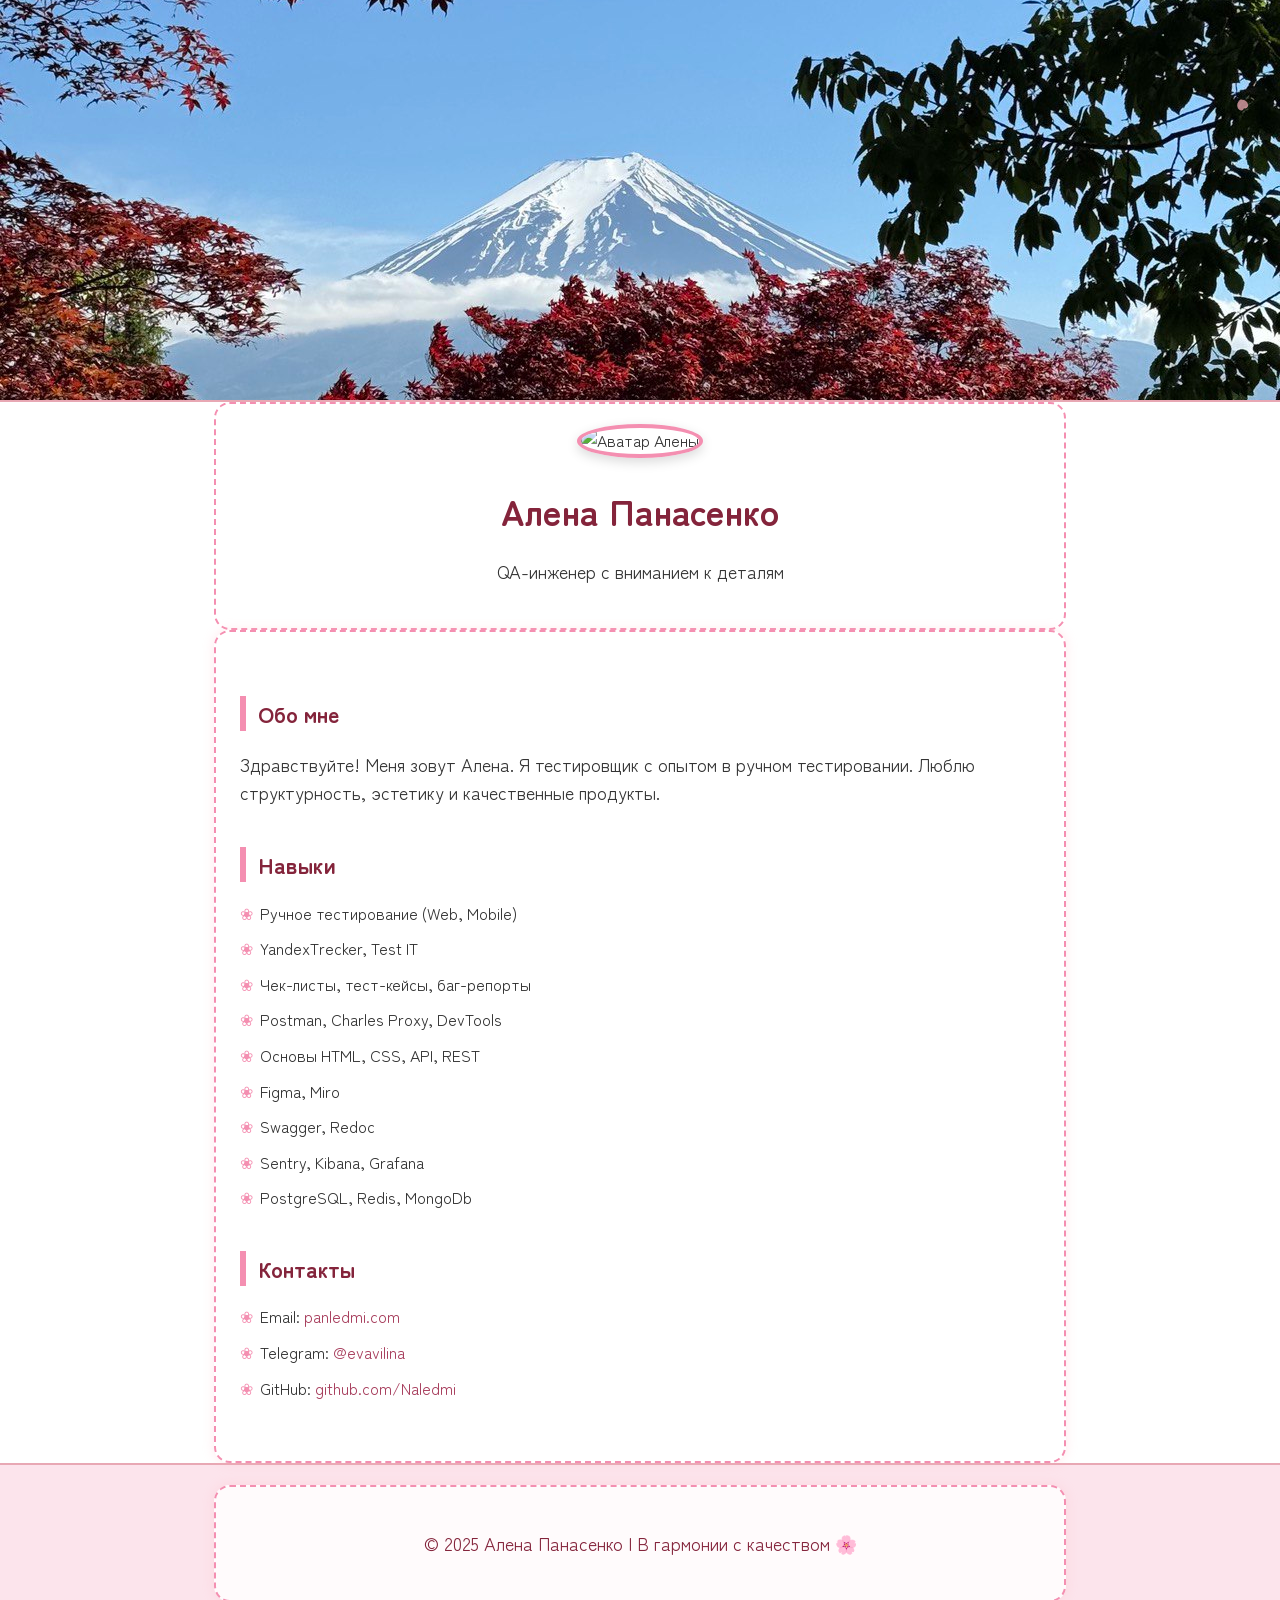
==== index.html @ 2d62582b "initial2" ====
<!DOCTYPE html>
<html lang="ru">
<head>
  <meta charset="UTF-8" />
  <meta name="viewport" content="width=device-width, initial-scale=1.0" />
  <title>Алена Панасенко | Визитка</title>
  <link rel="stylesheet" href="my2.css" />
</head>
<body>
  <canvas id="petals-canvas"></canvas>

  <header>
    <img src="my3.jpg">
  </header>

  <div class="description">
      <div class="avatar">
        <img src="avatar.jpg" alt="Аватар Алены" />
      </div>
      <h1>Алена Панасенко</h1>
      <p>QA-инженер с вниманием к деталям</p>
  </div>

  <main class="container">
    <section class="about">
      <h2>Обо мне</h2>
      <p>Здравствуйте! Меня зовут Алена. Я тестировщик с опытом в ручном тестировании. Люблю структурность, эстетику и качественные продукты.</p>
    </section>

    <section class="skills">
      <h2>Навыки</h2>
      <ul>
        <li>Ручное тестирование (Web, Mobile)</li>
        <li>YandexTrecker, Test IT</li>
        <li>Чек-листы, тест-кейсы, баг-репорты</li>
        <li>Postman, Charles Proxy, DevTools</li>
        <li>Основы HTML, CSS, API, REST</li> 
        <li>Figma, Miro</li>
        <li>Swagger, Redoc</li>
        <li>Sentry, Kibana, Grafana</li> 
        <li>PostgreSQL, Redis, MongoDb</li>
      </ul>
    </section>

    <section class="contacts">
      <h2>Контакты</h2>
      <ul>
        <li>Email: <a href="mailto:panledmi@gmail.com">panledmi.com</a></li>
        <li>Telegram: <a href="https://t.me/evavilina" target="_blank">@evavilina</a></li>
        <li>GitHub: <a href="https://github.com/Naledmi" target="_blank">github.com/Naledmi</a></li>
      </ul>
    </section>
  </main>

  <footer>
    <div class="container">
      <p>&copy; 2025 Алена Панасенко | В гармонии с качеством 🌸</p>
    </div>
  </footer>

  <script src="my2.js"></script>
</body>
</html>
---- my2.css ----
@import url('https://fonts.googleapis.com/css2?family=Zen+Maru+Gothic&display=swap');

body {
  margin: 0;
  font-family: 'Zen Maru Gothic', sans-serif;
  background: url('https://www.transparenttextures.com/patterns/paper-fibers.png') repeat;
  color: #333;
  line-height: 1.6;
  overflow-x: hidden;
}

canvas#petals-canvas {
  position: fixed;
  top: 0;
  left: 0;
  pointer-events: none;
  z-index: 1;
}

.container {
  position: relative;
  z-index: 2;
  width: 90%;
  max-width: 800px;
  margin: 0 auto;
  padding: 24px;
  background: rgba(255, 255, 255, 0.85);
  border: 2px dashed #f48fb1;
  border-radius: 16px;
  box-shadow: 0 0 12px rgba(255, 182, 193, 0.3);
}

header {
  color: #84243b;
  text-align: center;
  border-bottom: 2px solid #e8a8b4;
  position: relative;
  overflow: hidden;
  height: 400px;
 /* display: flex;
  justify-content: center;
  align-items: center;
  flex-direction: column;*/
}

.description {
  margin: 0 auto;
  position: relative;
  padding: 24px;
  z-index: 2;
  text-align: center;
  padding-top: 20px;
  background: rgba(255, 255, 255, 0.85);
  border: 2px dashed #f48fb1;
  border-radius: 16px;
  max-width: 800px;
}

.avatar {
  margin-bottom: 16px;
}

.avatar img {
  width: 120px;
  height: 120px;
  border-radius: 50%;
  object-fit: cover;
  border: 4px solid #f48fb1;
  box-shadow: 0 4px 12px rgba(0, 0, 0, 0.15);
}
header img {
   width: 100%;
  height: 100%;
  object-fit: cover;                /* обрезает по размеру */
  object-position: center center;  /* держит центр изображения */
  position: absolute;
  top: 0;
  left: 0;
}

h1 {
  font-size: 36px;
  margin-bottom: 10px;
  color: #84243b;
}

p {
  font-size: 18px;
}

h2 {
  font-size: 22px;
  color: #84243b;
  border-left: 6px solid #f48fb1;
  padding-left: 12px;
  margin-top: 40px;
}

section {
  margin-bottom: 36px;
}

.skills ul,
.contacts ul {
  list-style: none;
  padding: 0;
}

.skills li,
.contacts li {
  padding-left: 20px;
  margin-bottom: 10px;
  position: relative;
}

.skills li::before,
.contacts li::before {
  content: "❀";
  position: absolute;
  left: 0;
  color: #f48fb1;
}

a {
  color: #a73d5c;
  text-decoration: none;
}

a:hover {
  text-decoration: underline;
}

footer {
  background-color: #fce4ec;
  text-align: center;
  padding: 20px 0;
  font-size: 14px;
  color: #84243b;
  border-top: 2px solid #e8a8b4;
}
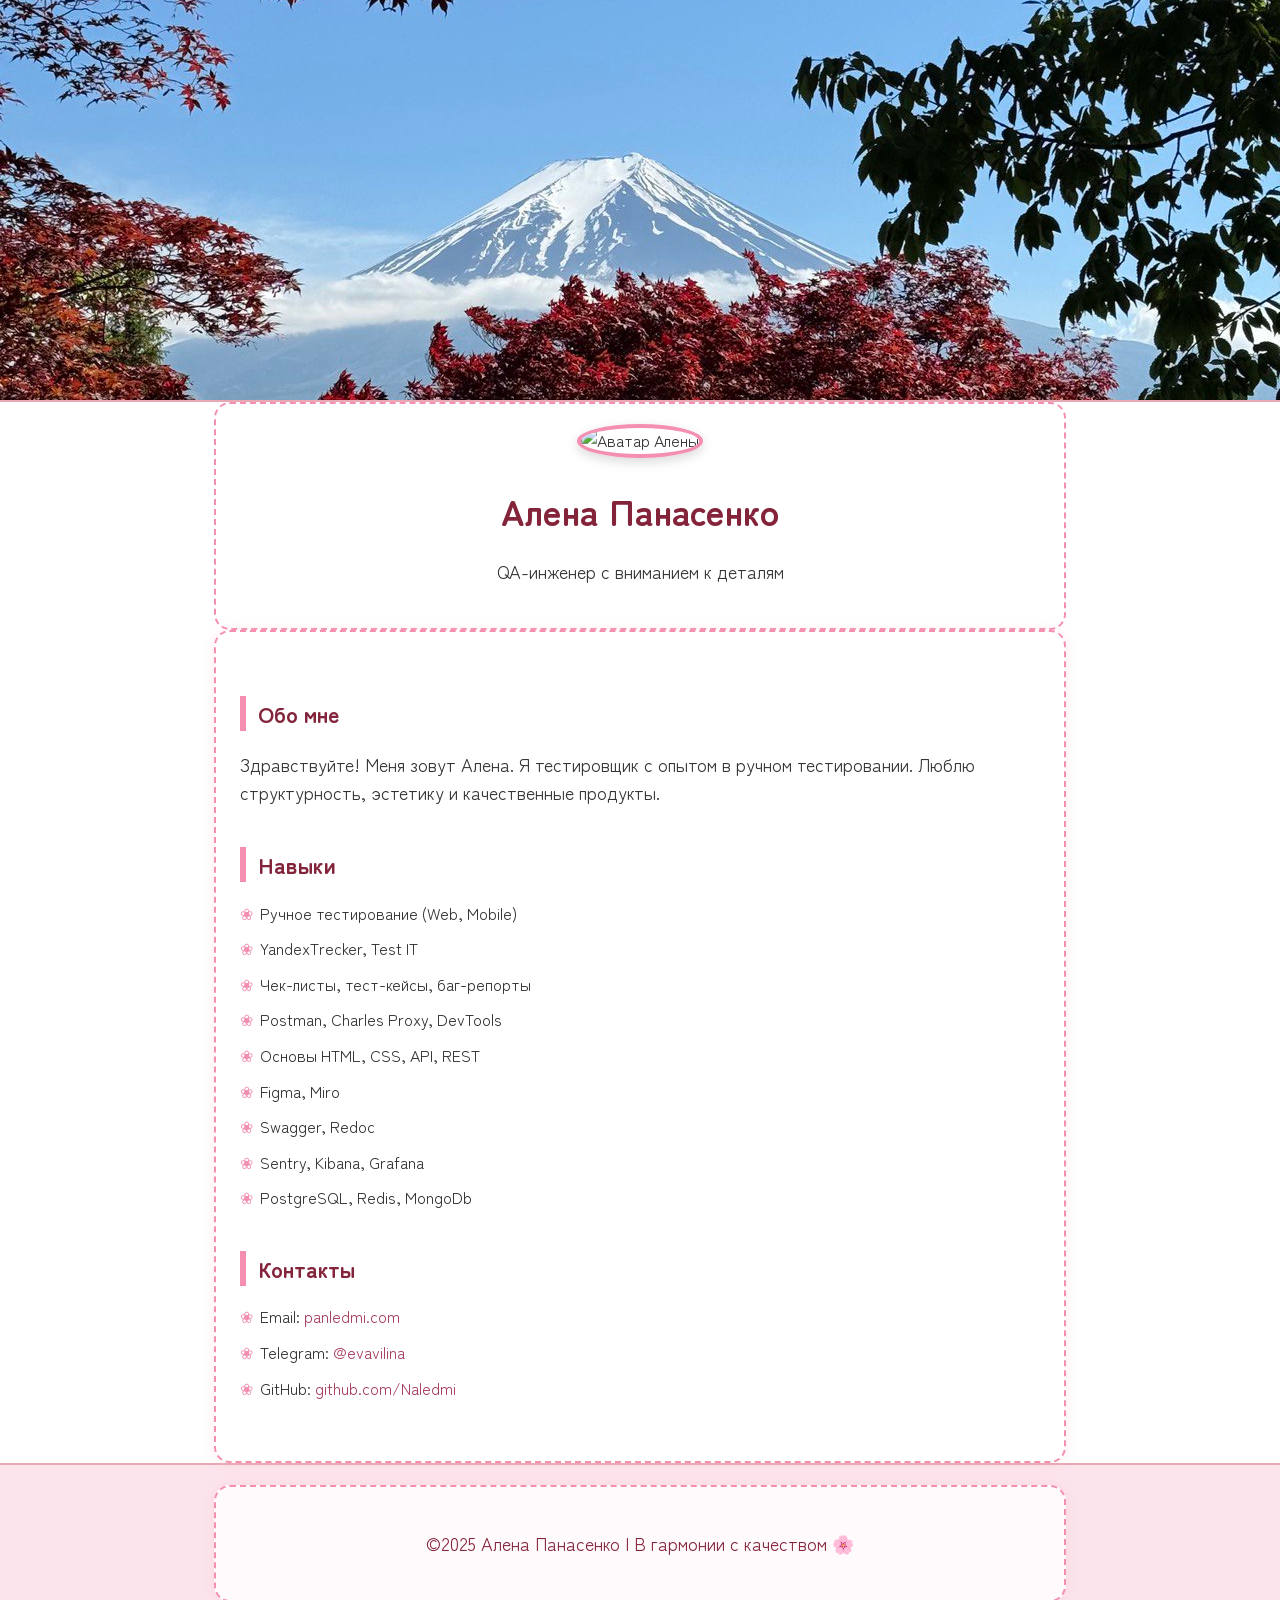
==== commit 84b7eb8e: "change img2" ====
--- a/index.html
+++ b/index.html
@@ -10,12 +10,12 @@
   <canvas id="petals-canvas"></canvas>
 
   <header>
-    <img src="my3.jpg">
+    <img src="public/my3.jpg">
   </header>
 
   <div class="description">
       <div class="avatar">
-        <img src="avatar.jpg" alt="Аватар Алены" />
+        <img src="public/avatar.jpg" alt="Аватар Алены" />
       </div>
       <h1>Алена Панасенко</h1>
       <p>QA-инженер с вниманием к деталям</p>
@@ -54,10 +54,10 @@
 
   <footer>
     <div class="container">
-      <p>&copy; 2025 Алена Панасенко | В гармонии с качеством 🌸</p>
+      <p>&copy;2025 Алена Панасенко | В гармонии с качеством 🌸</p>
     </div>
   </footer>
 
-  <script src="my2.js"></script>
+  <script src="public/my2.jpg"></script>
 </body>
 </html>
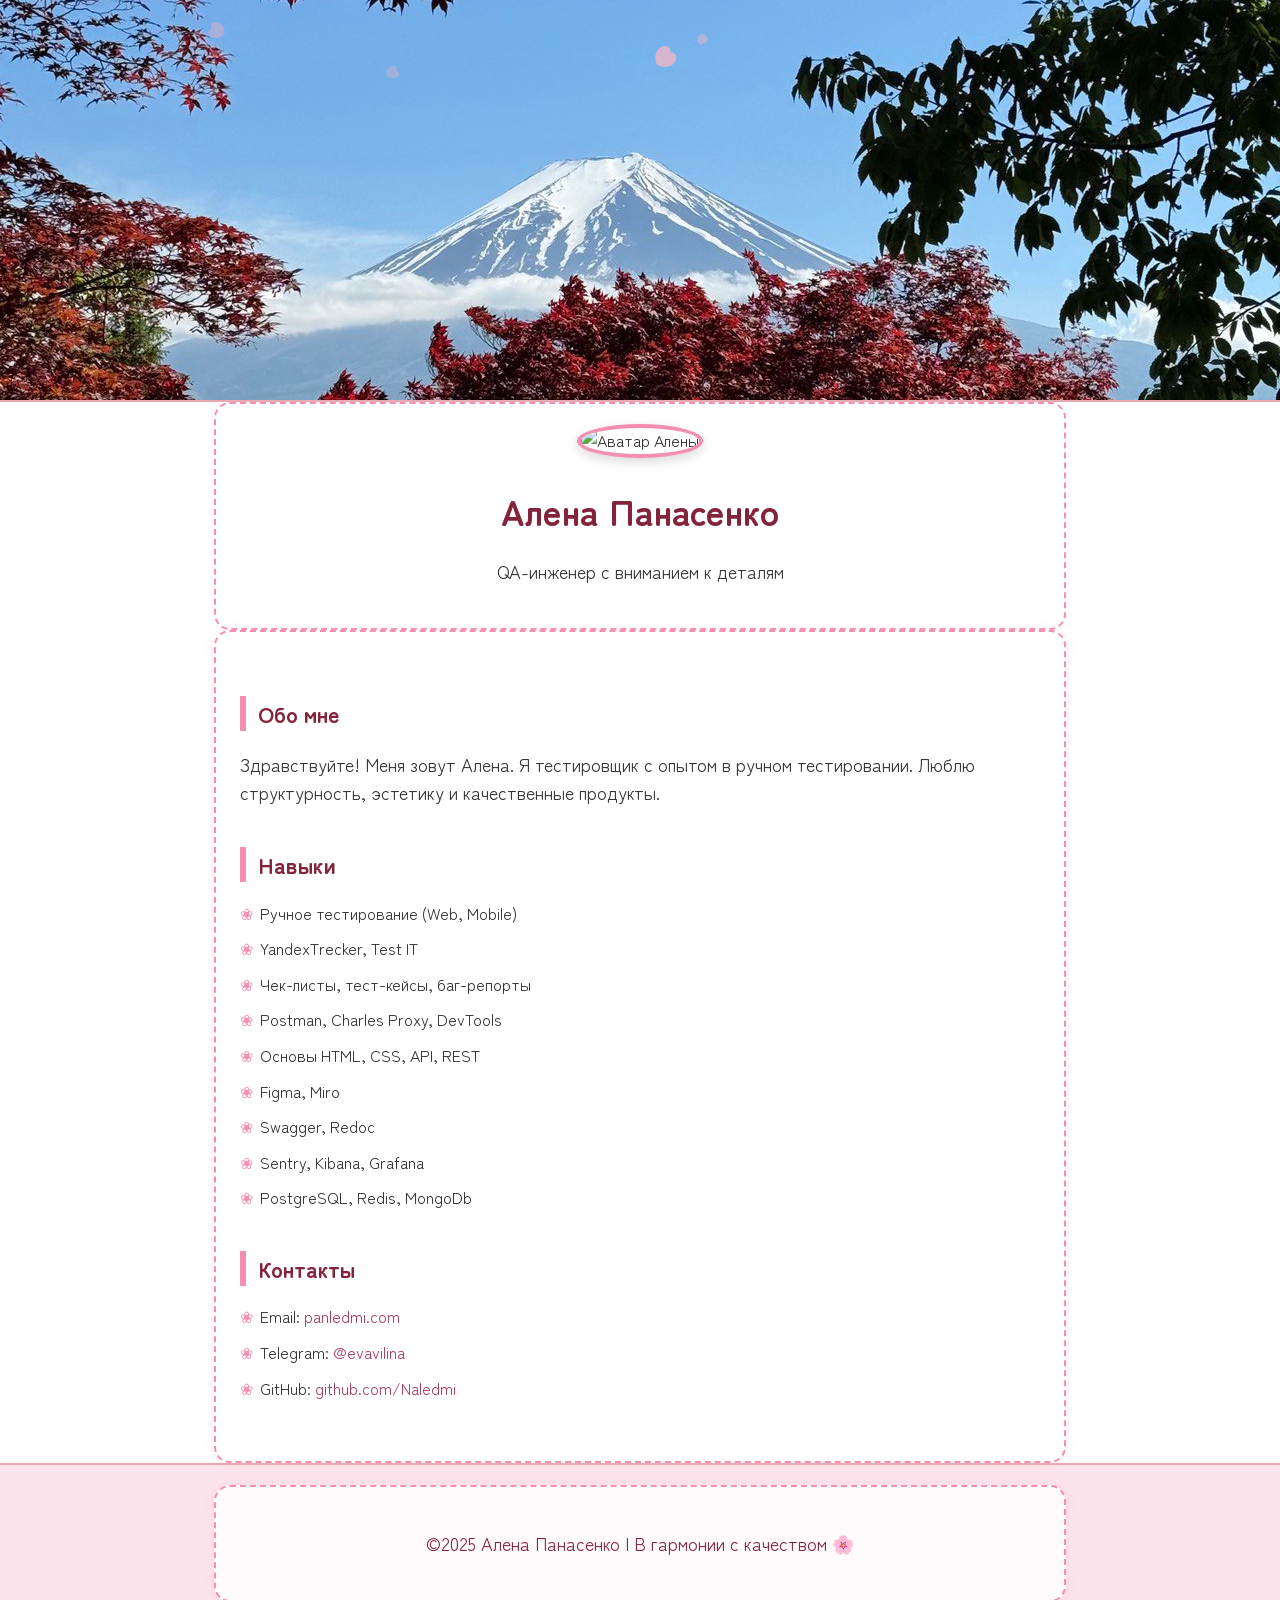
==== commit 59540729: "fix script" ====
--- a/index.html
+++ b/index.html
@@ -58,6 +58,6 @@
     </div>
   </footer>
 
-  <script src="public/my2.jpg"></script>
+  <script src="my2.js"></script>
 </body>
 </html>
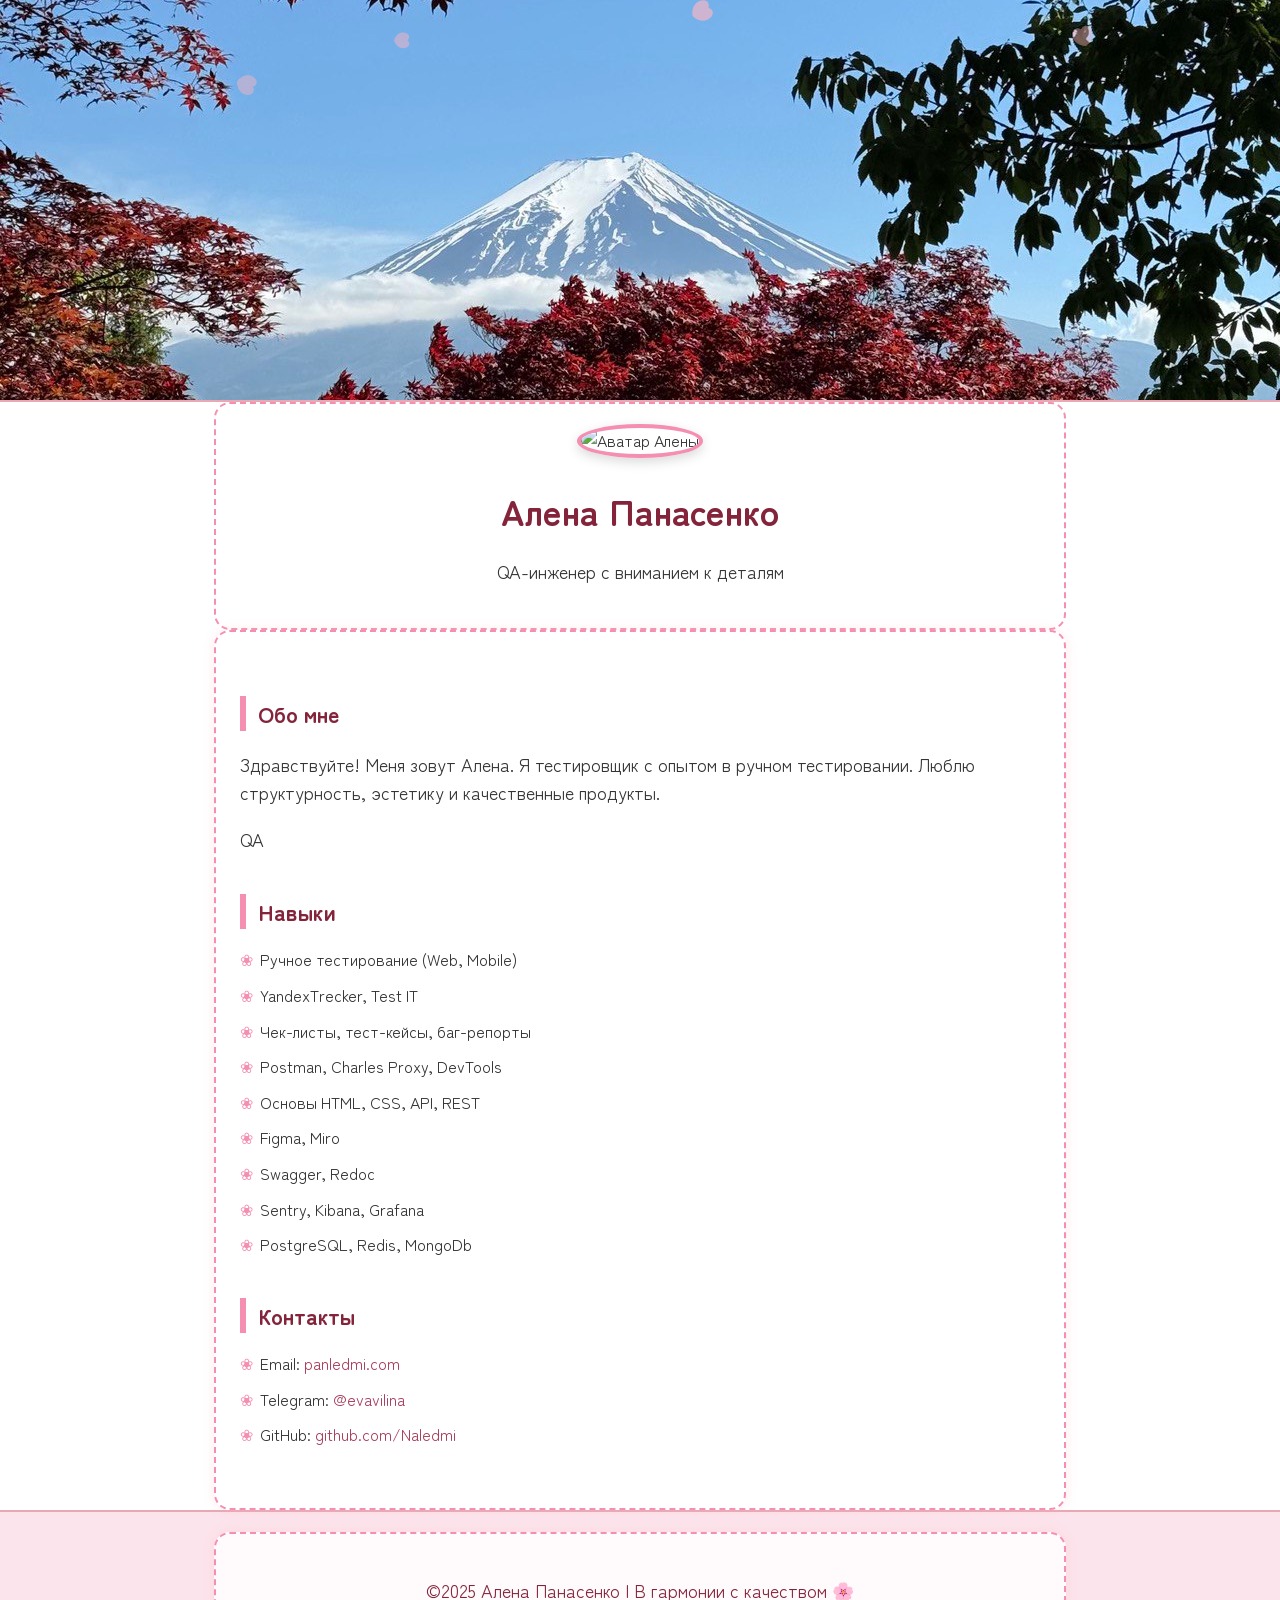
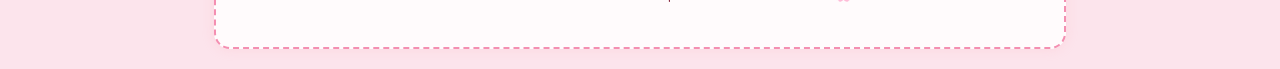
==== commit abd94c5d: "новое описание" ====
--- a/index.html
+++ b/index.html
@@ -25,6 +25,7 @@
     <section class="about">
       <h2>Обо мне</h2>
       <p>Здравствуйте! Меня зовут Алена. Я тестировщик с опытом в ручном тестировании. Люблю структурность, эстетику и качественные продукты.</p>
+      <p>QA</p>
     </section>
 
     <section class="skills">
